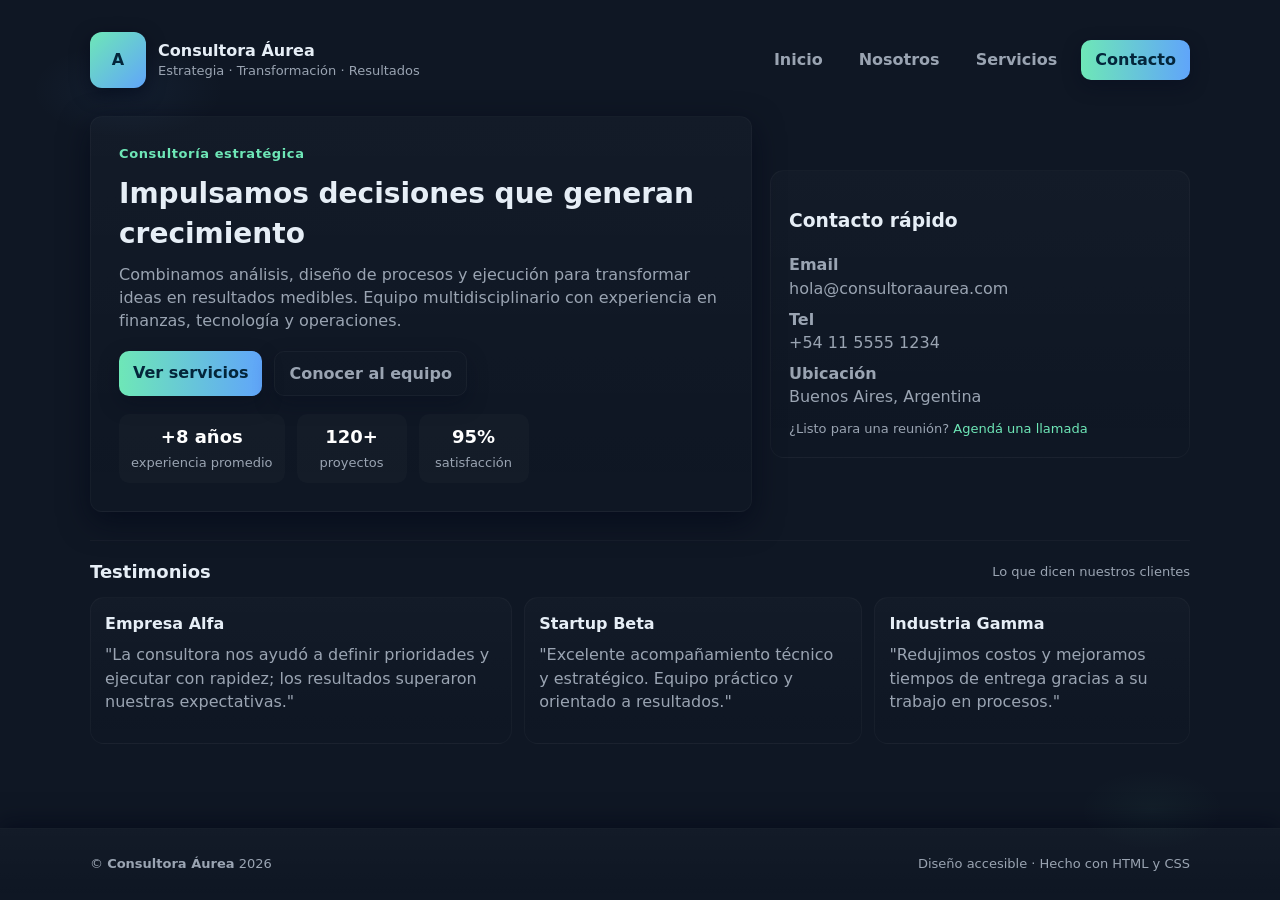
==== index.html @ 13d50875 "lienzo base de referencia" ====
<!doctype html>
<html lang="es">
<head>
  <meta charset="utf-8" />
  <meta name="viewport" content="width=device-width,initial-scale=1" />
  <title>Consultora Áurea — Inicio</title>
  <link rel="stylesheet" href="styles.css">
</head>
<body>
  <div class="container" role="main">
    <header>
      <a class="brand" href="index.html" aria-label="Inicio">
        <div class="logo" aria-hidden="true">A</div>
        <div>
          <div style="font-weight:800">Consultora Áurea</div>
          <div style="font-size:13px;color:var(--muted)">Estrategia · Transformación · Resultados</div>
        </div>
      </a>

      <nav aria-label="Navegación principal">
        <a href="index.html">Inicio</a>
        <a href="nosotros.html">Nosotros</a>
        <a href="servicios.html">Servicios</a>
        <a href="contacto.html" class="cta">Contacto</a>
      </nav>
    </header>

    <section class="hero" aria-labelledby="titulo-inicio">
      <div class="hero-card">
        <div class="kicker">Consultoría estratégica</div>
        <h1 id="titulo-inicio">Impulsamos decisiones que generan crecimiento</h1>
        <p class="lead">Combinamos análisis, diseño de procesos y ejecución para transformar ideas en resultados medibles. Equipo multidisciplinario con experiencia en finanzas, tecnología y operaciones.</p>

        <div class="hero-actions">
          <a class="btn" href="servicios.html">Ver servicios</a>
          <a class="btn secondary" href="nosotros.html">Conocer al equipo</a>
        </div>

        <div class="stats" aria-hidden="true">
          <div class="stat"><strong>+8 años</strong><span style="color:var(--muted);font-size:13px">experiencia promedio</span></div>
          <div class="stat"><strong>120+</strong><span style="color:var(--muted);font-size:13px">proyectos</span></div>
          <div class="stat"><strong>95%</strong><span style="color:var(--muted);font-size:13px">satisfacción</span></div>
        </div>
      </div>

      <aside class="contact-card" aria-labelledby="contacto-rapido">
        <h3 id="contacto-rapido">Contacto rápido</h3>
        <div style="margin:8px 0;color:var(--muted)"><strong>Email</strong><div>hola@consultoraaurea.com</div></div>
        <div style="margin:8px 0;color:var(--muted)"><strong>Tel</strong><div>+54 11 5555 1234</div></div>
        <div style="margin:8px 0;color:var(--muted)"><strong>Ubicación</strong><div>Buenos Aires, Argentina</div></div>
        <div style="margin-top:12px;color:var(--muted);font-size:13px">¿Listo para una reunión? <a href="contacto.html" style="color:var(--accent);text-decoration:none">Agendá una llamada</a></div>
      </aside>
    </section>

    <hr style="border:none;height:1px;background:rgba(255,255,255,0.03);margin:18px 0">

    <section aria-labelledby="titulo-testimonios">
      <div class="section-title">
        <h2 id="titulo-testimonios">Testimonios</h2>
        <div style="color:var(--muted);font-size:13px">Lo que dicen nuestros clientes</div>
      </div>

      <div class="testimonials" role="list">
        <div class="testimonial" role="listitem">
          <strong>Empresa Alfa</strong>
          <p style="margin-top:8px;color:var(--muted)">"La consultora nos ayudó a definir prioridades y ejecutar con rapidez; los resultados superaron nuestras expectativas."</p>
        </div>
        <div class="testimonial" role="listitem">
          <strong>Startup Beta</strong>
          <p style="margin-top:8px;color:var(--muted)">"Excelente acompañamiento técnico y estratégico. Equipo práctico y orientado a resultados."</p>
        </div>
        <div class="testimonial" role="listitem">
          <strong>Industria Gamma</strong>
          <p style="margin-top:8px;color:var(--muted)">"Redujimos costos y mejoramos tiempos de entrega gracias a su trabajo en procesos."</p>
        </div>
      </div>
    </section>

    <footer class="site-footer" role="contentinfo">
  <div class="container">
    <div class="left">© <strong>Consultora Áurea</strong> <span style="color:var(--muted)">2026</span></div>
    <div class="right" style="color:var(--muted)">Diseño accesible · Hecho con HTML y CSS</div>
  </div>
</footer>

  </div>
</body>
</html>
---- styles.css ----
:root{
  --bg:#0f1724;
  --card:#0b1220;
  --muted:#9aa4b2;
  --accent:#6ee7b7;
  --accent-2:#60a5fa;
  --glass: rgba(255,255,255,0.04);
  --radius:12px;
  --maxw:1100px;
  --gap:18px;
  font-family: Inter, system-ui, -apple-system, "Segoe UI", Roboto, "Helvetica Neue", Arial, sans-serif;
  color-scheme: dark;
}
*{box-sizing:border-box}
html,body{height:100%}
body{
  margin:0;
  background:
    radial-gradient(1200px 600px at 10% 10%, rgba(96,165,250,0.06), transparent 8%),
    radial-gradient(900px 500px at 90% 90%, rgba(110,231,183,0.04), transparent 8%),
    var(--bg);
  color:#e6eef6;
  -webkit-font-smoothing:antialiased;
  -moz-osx-font-smoothing:grayscale;
  line-height:1.45;
  padding:32px 20px;
  display:flex;
  justify-content:center;
}
.container{width:100%;max-width:var(--maxw)}

/* NAV */
header{display:flex;align-items:center;justify-content:space-between;gap:12px;margin-bottom:28px}
.brand{display:flex;gap:12px;align-items:center;text-decoration:none;color:inherit}
.logo{width:56px;height:56px;border-radius:12px;background:linear-gradient(135deg,var(--accent),var(--accent-2));display:grid;place-items:center;font-weight:700;color:#04263b;box-shadow:0 6px 18px rgba(2,6,23,0.6)}
nav{display:flex;gap:12px;align-items:center}
nav a{color:var(--muted);text-decoration:none;padding:8px 12px;border-radius:10px;font-weight:600;transition:all .18s ease}
nav a:hover,nav a:focus{color:#fff;background:var(--glass);outline:none}
.cta{background:linear-gradient(90deg,var(--accent),var(--accent-2));color:#04263b;padding:8px 14px;border-radius:10px;font-weight:700;text-decoration:none;box-shadow:0 6px 18px rgba(6,12,30,0.45)}

/* Layout */
.hero{display:grid;grid-template-columns:1fr 420px;gap:var(--gap);align-items:center;margin-bottom:28px}
.hero-card{background:linear-gradient(180deg, rgba(255,255,255,0.02), transparent);padding:28px;border-radius:var(--radius);box-shadow:0 10px 30px rgba(2,6,23,0.6);border:1px solid rgba(255,255,255,0.03)}
.kicker{color:var(--accent);font-weight:700;letter-spacing:0.6px;font-size:13px}
h1{margin:10px 0 8px;font-size:28px}
p.lead{color:var(--muted);margin:0 0 18px}
.hero-actions{display:flex;gap:12px;flex-wrap:wrap}
.btn{padding:10px 14px;border-radius:10px;text-decoration:none;font-weight:700;color:#04263b;background:linear-gradient(90deg,var(--accent),var(--accent-2));box-shadow:0 8px 20px rgba(6,12,30,0.35)}
.btn.secondary{background:transparent;color:var(--muted);border:1px solid rgba(255,255,255,0.04)}
.stats{display:flex;gap:12px;margin-top:18px}
.stat{background:rgba(255,255,255,0.02);padding:10px 12px;border-radius:10px;text-align:center;min-width:110px}
.stat strong{display:block;font-size:18px;color:#fff}

/* Cards & sections */
.contact-card,.member,.service,form,.map,.testimonial{background:linear-gradient(180deg, rgba(255,255,255,0.02), transparent);padding:16px;border-radius:14px;border:1px solid rgba(255,255,255,0.03)}
.contact-card{padding:18px}
.section-title{display:flex;align-items:center;justify-content:space-between;gap:12px;margin-bottom:12px}
.section-title h2{margin:0;font-size:18px}
.grid{display:grid;gap:var(--gap)}
.team-grid{grid-template-columns:repeat(3,1fr)}
.member{display:flex;gap:12px;align-items:center;transition:transform .18s ease,box-shadow .18s ease}
.member:hover{transform:translateY(-6px);box-shadow:0 18px 40px rgba(2,6,23,0.6)}
.avatar{width:72px;height:72px;border-radius:12px;display:grid;place-items:center;font-weight:800;font-size:20px;color:#04263b;background:linear-gradient(135deg,var(--accent-2),var(--accent));flex-shrink:0}
.member h3{margin:0;font-size:16px}
.member p{margin:4px 0 0;color:var(--muted);font-size:14px}
.services-grid{grid-template-columns:repeat(3,1fr)}
.service{padding:18px;transition:transform .18s ease,box-shadow .18s ease}
.service:hover{transform:translateY(-8px);box-shadow:0 18px 40px rgba(2,6,23,0.6)}
.testimonials{display:flex;gap:12px;overflow:auto;padding-bottom:6px}
.testimonial{min-width:260px;padding:14px}
.contact-grid{grid-template-columns:1fr 360px}
label{display:block;font-size:13px;margin-bottom:6px;color:var(--muted)}
input,textarea,select{width:100%;padding:10px 12px;border-radius:10px;border:1px solid rgba(255,255,255,0.04);background:transparent;color:inherit;resize:vertical;margin-bottom:12px}
input:focus,textarea:focus,select:focus{outline:2px solid rgba(96,165,250,0.12);border-color:rgba(96,165,250,0.18)}
footer{margin-top:18px;display:flex;justify-content:space-between;align-items:center;gap:12px;color:var(--muted);font-size:13px}

/* Responsive */
@media (max-width:980px){
  .hero{grid-template-columns:1fr}
  .team-grid{grid-template-columns:repeat(2,1fr)}
  .services-grid{grid-template-columns:repeat(2,1fr)}
  .contact-grid{grid-template-columns:1fr}
}
@media (max-width:560px){
  header{flex-direction:column;align-items:flex-start;gap:14px}
  .team-grid{grid-template-columns:1fr}
  .services-grid{grid-template-columns:1fr}
  nav{flex-wrap:wrap}
  .hero-card{padding:18px}
  .avatar{width:56px;height:56px;font-size:16px}
}
/* Footer fijo */
:root {
  --footer-height: 72px; /* ajustar si querés otro alto */
}

/* Asegurar espacio para el footer */
body {
  padding-bottom: var(--footer-height);
}

/* Footer que ocupa todo el ancho pero con contenido centrado */
.site-footer {
  position: fixed;
  left: 0;
  right: 0;
  bottom: 0;
  height: var(--footer-height);
  background: linear-gradient(180deg, rgba(255,255,255,0.02), transparent);
  border-top: 1px solid rgba(255,255,255,0.03);
  box-shadow: 0 -6px 20px rgba(2,6,23,0.5);
  z-index: 60;
  display: flex;
  align-items: center;
  justify-content: center;
  padding: 10px 16px;
}

/* Reusar .container para centrar el contenido dentro del footer */
.site-footer .container {
  max-width: var(--maxw);
  width: 100%;
  display: flex;
  align-items: center;
  justify-content: space-between;
  gap: 12px;
  padding: 0; /* evitar padding extra */
}

/* Estilos internos del footer (puedes mantener tu markup actual) */
.site-footer .left,
.site-footer .right {
  color: var(--muted);
  font-size: 13px;
}

/* Ajustes móviles */
@media (max-width:560px){
  :root { --footer-height: 88px; } /* más alto en móvil si el contenido ocupa 2 líneas */
  .site-footer .container { flex-direction: column; align-items: flex-start; gap:6px; }
  body { padding-bottom: var(--footer-height); }
}
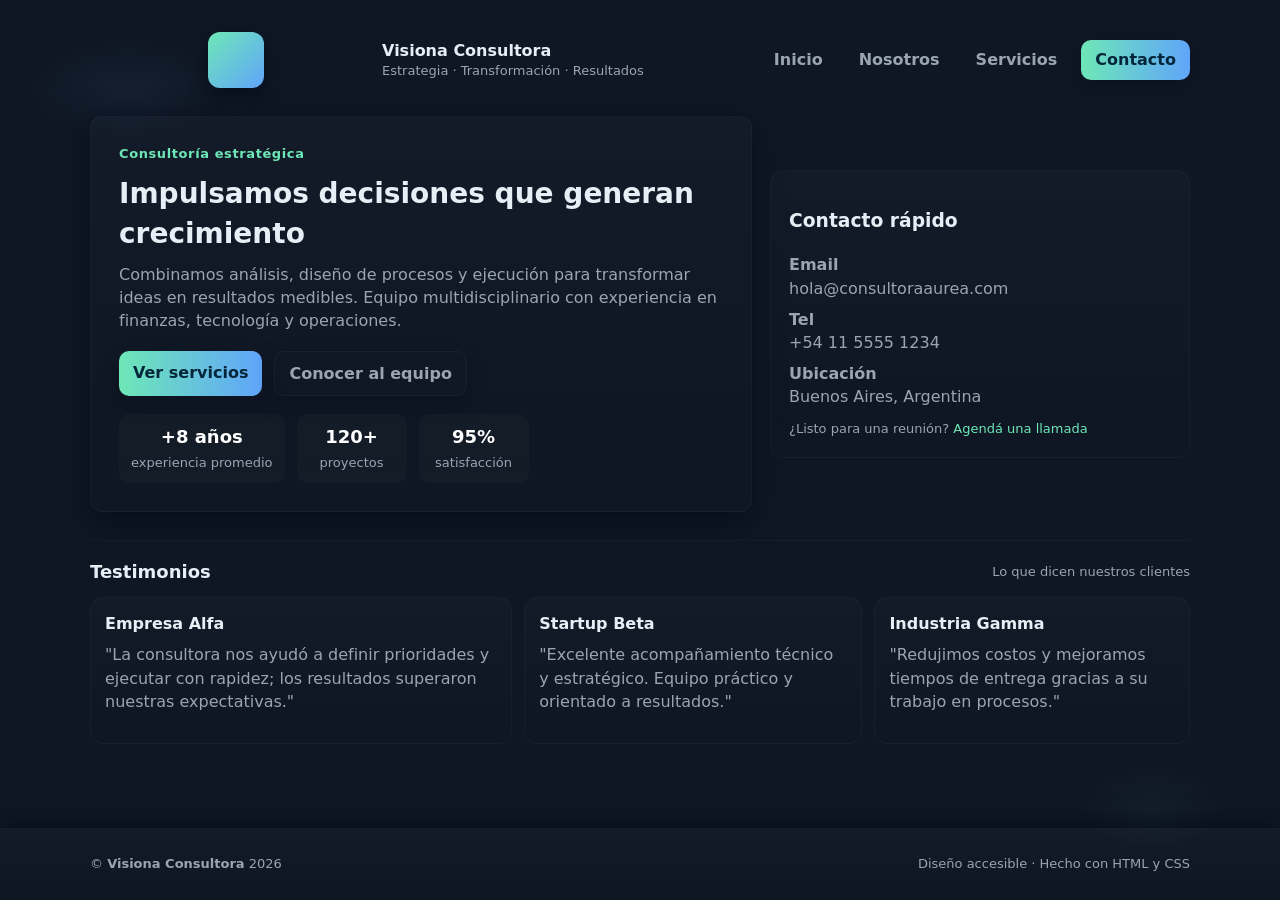
==== commit 3c9ef47c: "modificaciones1" ====
--- a/index.html
+++ b/index.html
@@ -3,16 +3,16 @@
 <head>
   <meta charset="utf-8" />
   <meta name="viewport" content="width=device-width,initial-scale=1" />
-  <title>Consultora Áurea — Inicio</title>
+  <title>Visiona Consultora — Inicio</title>
   <link rel="stylesheet" href="styles.css">
 </head>
 <body>
   <div class="container" role="main">
     <header>
       <a class="brand" href="index.html" aria-label="Inicio">
-        <div class="logo" aria-hidden="true">A</div>
+        <div class="logo" aria-hidden="true"></A></div>
         <div>
-          <div style="font-weight:800">Consultora Áurea</div>
+          <div style="font-weight:800">Visiona Consultora</div>
           <div style="font-size:13px;color:var(--muted)">Estrategia · Transformación · Resultados</div>
         </div>
       </a>
@@ -78,7 +78,7 @@
 
     <footer class="site-footer" role="contentinfo">
   <div class="container">
-    <div class="left">© <strong>Consultora Áurea</strong> <span style="color:var(--muted)">2026</span></div>
+    <div class="left">© <strong>Visiona Consultora</strong> <span style="color:var(--muted)">2026</span></div>
     <div class="right" style="color:var(--muted)">Diseño accesible · Hecho con HTML y CSS</div>
   </div>
 </footer>
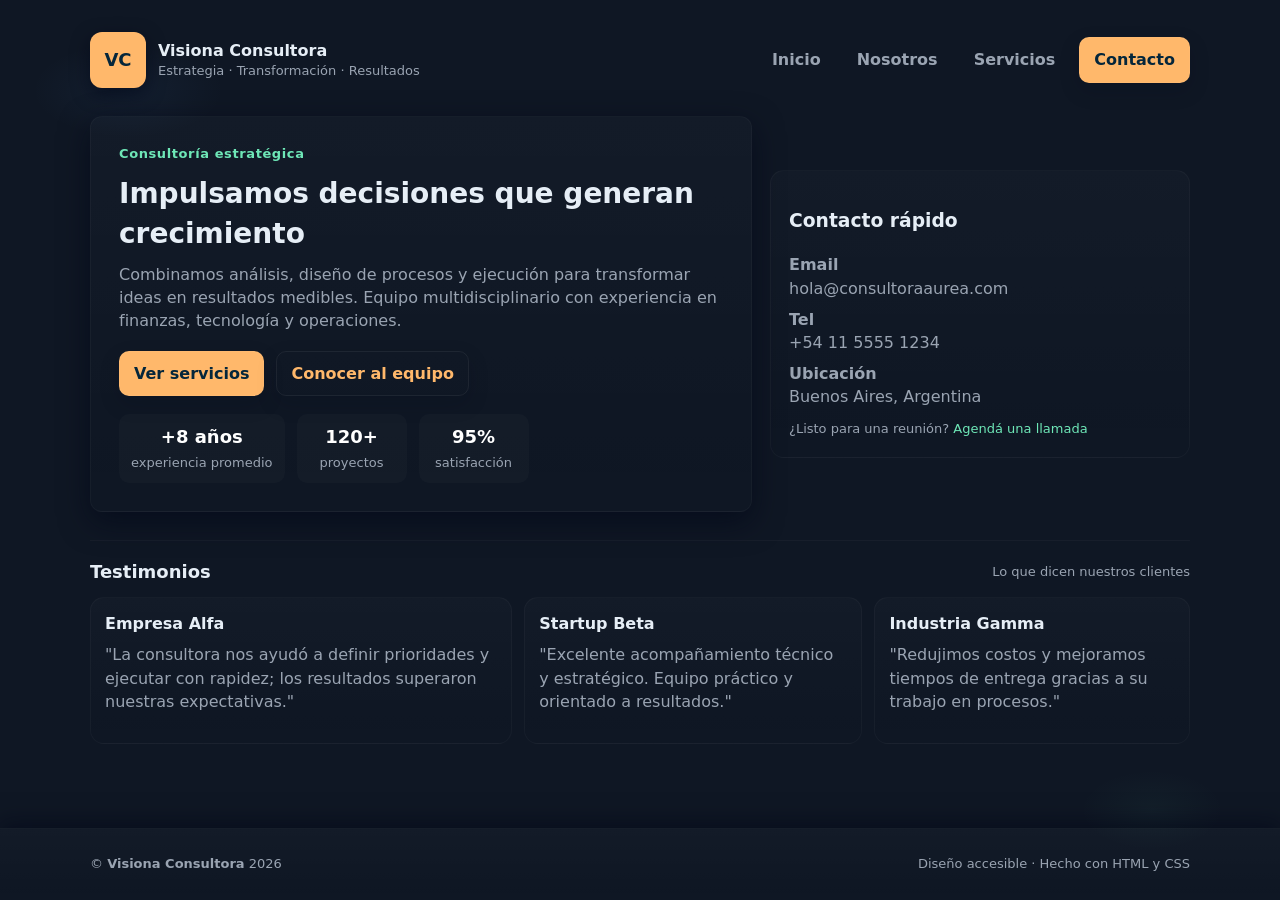
==== commit e78001dd: "modificaciones css e index" ====
--- a/index.html
+++ b/index.html
@@ -10,7 +10,7 @@
   <div class="container" role="main">
     <header>
       <a class="brand" href="index.html" aria-label="Inicio">
-        <div class="logo" aria-hidden="true"></A></div>
+        <div class="logo" aria-hidden="true">VC</div>
         <div>
           <div style="font-weight:800">Visiona Consultora</div>
           <div style="font-size:13px;color:var(--muted)">Estrategia · Transformación · Resultados</div>
--- a/styles.css
+++ b/styles.css
@@ -8,6 +8,12 @@
   --radius:12px;
   --maxw:1100px;
   --gap:18px;
+  --footer-height: 72px;
+
+  /* Botones naranja pastel liso */
+  --btn-color: #ffb86b; /* naranja pastel liso */
+  --btn-text:  #04263b; /* texto oscuro para contraste */
+
   font-family: Inter, system-ui, -apple-system, "Segoe UI", Roboto, "Helvetica Neue", Arial, sans-serif;
   color-scheme: dark;
 }
@@ -26,6 +32,7 @@
   padding:32px 20px;
   display:flex;
   justify-content:center;
+  padding-bottom: var(--footer-height);
 }
 .container{width:100%;max-width:var(--maxw)}
 
@@ -35,8 +42,76 @@
 .logo{width:56px;height:56px;border-radius:12px;background:linear-gradient(135deg,var(--accent),var(--accent-2));display:grid;place-items:center;font-weight:700;color:#04263b;box-shadow:0 6px 18px rgba(2,6,23,0.6)}
 nav{display:flex;gap:12px;align-items:center}
 nav a{color:var(--muted);text-decoration:none;padding:8px 12px;border-radius:10px;font-weight:600;transition:all .18s ease}
-nav a:hover,nav a:focus{color:#fff;background:var(--glass);outline:none}
-.cta{background:linear-gradient(90deg,var(--accent),var(--accent-2));color:#04263b;padding:8px 14px;border-radius:10px;font-weight:700;text-decoration:none;box-shadow:0 6px 18px rgba(6,12,30,0.45)}
+nav a:hover,nav a:focus{outline:none; /* sin cambios de color en hover */ }
+
+/* CTA y botones (global) - color liso, sin degradados */
+.btn,
+.cta,
+button,
+input[type="button"],
+input[type="submit"],
+input[type="reset"],
+.button {
+  background: var(--btn-color);
+  color: var(--btn-text);
+  padding:10px 14px;
+  border-radius:10px;
+  text-decoration:none;
+  font-weight:700;
+  box-shadow:0 8px 20px rgba(6,12,30,0.18);
+  border: 1px solid rgba(255,255,255,0.03);
+  cursor: pointer;
+  display: inline-flex;
+  align-items: center;
+  justify-content: center;
+  transition: transform .18s ease, box-shadow .18s ease;
+}
+
+/* Mantener la clase .btn original para compatibilidad */
+.btn{padding:10px 14px;border-radius:10px;text-decoration:none;font-weight:700}
+
+/* Botones secundarios (sin cambio de color en hover) */
+.btn.secondary {
+  background: transparent;
+  color: var(--btn-color);
+  border: 1px solid rgba(255,255,255,0.06);
+}
+.btn.secondary:hover,
+.btn.secondary:focus {
+  transform: translateY(-3px);
+  box-shadow: 0 14px 36px rgba(6,12,30,0.28);
+  outline: none;
+}
+
+/* No cambiar color en hover para enlaces de navegación */
+nav a:hover,
+nav a:focus {
+  transform: none;
+  box-shadow: none;
+  color: var(--muted);
+  background: transparent;
+}
+
+/* Hover / focus para botones principales: mantener animación popup (elevación) pero sin cambio de color */
+.btn:hover,
+.btn:focus,
+.cta:hover,
+.cta:focus,
+button:hover,
+button:focus,
+input[type="button"]:hover,
+input[type="submit"]:hover {
+  transform: translateY(-3px); /* animación tipo popup */
+  box-shadow: 0 14px 36px rgba(6,12,30,0.28);
+  outline: none;
+}
+
+/* Logo/Avatar que se comportan como botón: color liso */
+.avatar {
+  width:72px;height:72px;border-radius:12px;display:grid;place-items:center;font-weight:800;font-size:20px;color:var(--btn-text);
+  background: var(--btn-color);
+  flex-shrink:0;
+}
 
 /* Layout */
 .hero{display:grid;grid-template-columns:1fr 420px;gap:var(--gap);align-items:center;margin-bottom:28px}
@@ -45,8 +120,6 @@
 h1{margin:10px 0 8px;font-size:28px}
 p.lead{color:var(--muted);margin:0 0 18px}
 .hero-actions{display:flex;gap:12px;flex-wrap:wrap}
-.btn{padding:10px 14px;border-radius:10px;text-decoration:none;font-weight:700;color:#04263b;background:linear-gradient(90deg,var(--accent),var(--accent-2));box-shadow:0 8px 20px rgba(6,12,30,0.35)}
-.btn.secondary{background:transparent;color:var(--muted);border:1px solid rgba(255,255,255,0.04)}
 .stats{display:flex;gap:12px;margin-top:18px}
 .stat{background:rgba(255,255,255,0.02);padding:10px 12px;border-radius:10px;text-align:center;min-width:110px}
 .stat strong{display:block;font-size:18px;color:#fff}
@@ -60,7 +133,6 @@
 .team-grid{grid-template-columns:repeat(3,1fr)}
 .member{display:flex;gap:12px;align-items:center;transition:transform .18s ease,box-shadow .18s ease}
 .member:hover{transform:translateY(-6px);box-shadow:0 18px 40px rgba(2,6,23,0.6)}
-.avatar{width:72px;height:72px;border-radius:12px;display:grid;place-items:center;font-weight:800;font-size:20px;color:#04263b;background:linear-gradient(135deg,var(--accent-2),var(--accent));flex-shrink:0}
 .member h3{margin:0;font-size:16px}
 .member p{margin:4px 0 0;color:var(--muted);font-size:14px}
 .services-grid{grid-template-columns:repeat(3,1fr)}
@@ -89,17 +161,8 @@
   .hero-card{padding:18px}
   .avatar{width:56px;height:56px;font-size:16px}
 }
+
 /* Footer fijo */
-:root {
-  --footer-height: 72px; /* ajustar si querés otro alto */
-}
-
-/* Asegurar espacio para el footer */
-body {
-  padding-bottom: var(--footer-height);
-}
-
-/* Footer que ocupa todo el ancho pero con contenido centrado */
 .site-footer {
   position: fixed;
   left: 0;
@@ -124,10 +187,10 @@
   align-items: center;
   justify-content: space-between;
   gap: 12px;
-  padding: 0; /* evitar padding extra */
-}
-
-/* Estilos internos del footer (puedes mantener tu markup actual) */
+  padding: 0;
+}
+
+/* Estilos internos del footer */
 .site-footer .left,
 .site-footer .right {
   color: var(--muted);
@@ -136,7 +199,67 @@
 
 /* Ajustes móviles */
 @media (max-width:560px){
-  :root { --footer-height: 88px; } /* más alto en móvil si el contenido ocupa 2 líneas */
+  :root { --footer-height: 88px; }
   .site-footer .container { flex-direction: column; align-items: flex-start; gap:6px; }
   body { padding-bottom: var(--footer-height); }
 }
+
+
+.text-muted { color: var(--muted); }
+.rounded { border-radius: var(--radius); }
+.shadow-soft { box-shadow: 0 8px 24px rgba(2,6,23,0.45); }
+
+
+button[disabled],
+input[disabled] {
+  opacity: 0.6;
+  cursor: not-allowed;
+  transform: none;
+  box-shadow: none;
+}
+
+/* Logo único dentro del enlace .brand: fondo liso naranja pastel, sin degradados ni cambios en hover */
+.brand .logo {
+  width: 56px;
+  height: 56px;
+  border-radius: 12px;
+  display: grid;
+  place-items: center;
+  background: var(--btn-color, #ffb86b); /* naranja pastel liso (fallback incluido) */
+  color: var(--btn-text, #04263b);       /* texto oscuro para contraste */
+  font-weight: 800;
+  font-size: 18px;
+  line-height: 1;
+  box-shadow: 0 6px 18px rgba(2,6,23,0.6);
+  user-select: none;
+  -webkit-font-smoothing: antialiased;
+  -moz-osx-font-smoothing: grayscale;
+  transition: none; /* sin transiciones de color */
+}
+
+/* Si la .logo contiene una imagen <img>, mantener la imagen y quitar el fondo de la caja */
+.brand .logo img {
+  width: 100%;
+  height: 100%;
+  object-fit: cover;
+  border-radius: 12px;
+  display: block;
+  background: transparent;
+}
+
+/* Evitar cualquier cambio visual en hover/active */
+.brand .logo:hover,
+.brand .logo:active {
+  background: var(--btn-color, #ffb86b);
+  color: var(--btn-text, #04263b);
+  transform: none;
+  box-shadow: 0 6px 18px rgba(2,6,23,0.6);
+}
+
+/* Foco accesible sin alterar el color de fondo */
+.brand .logo:focus-visible {
+  outline: 3px solid rgba(4,38,59,0.12);
+  outline-offset: 3px;
+  background: var(--btn-color, #ffb86b);
+}
+
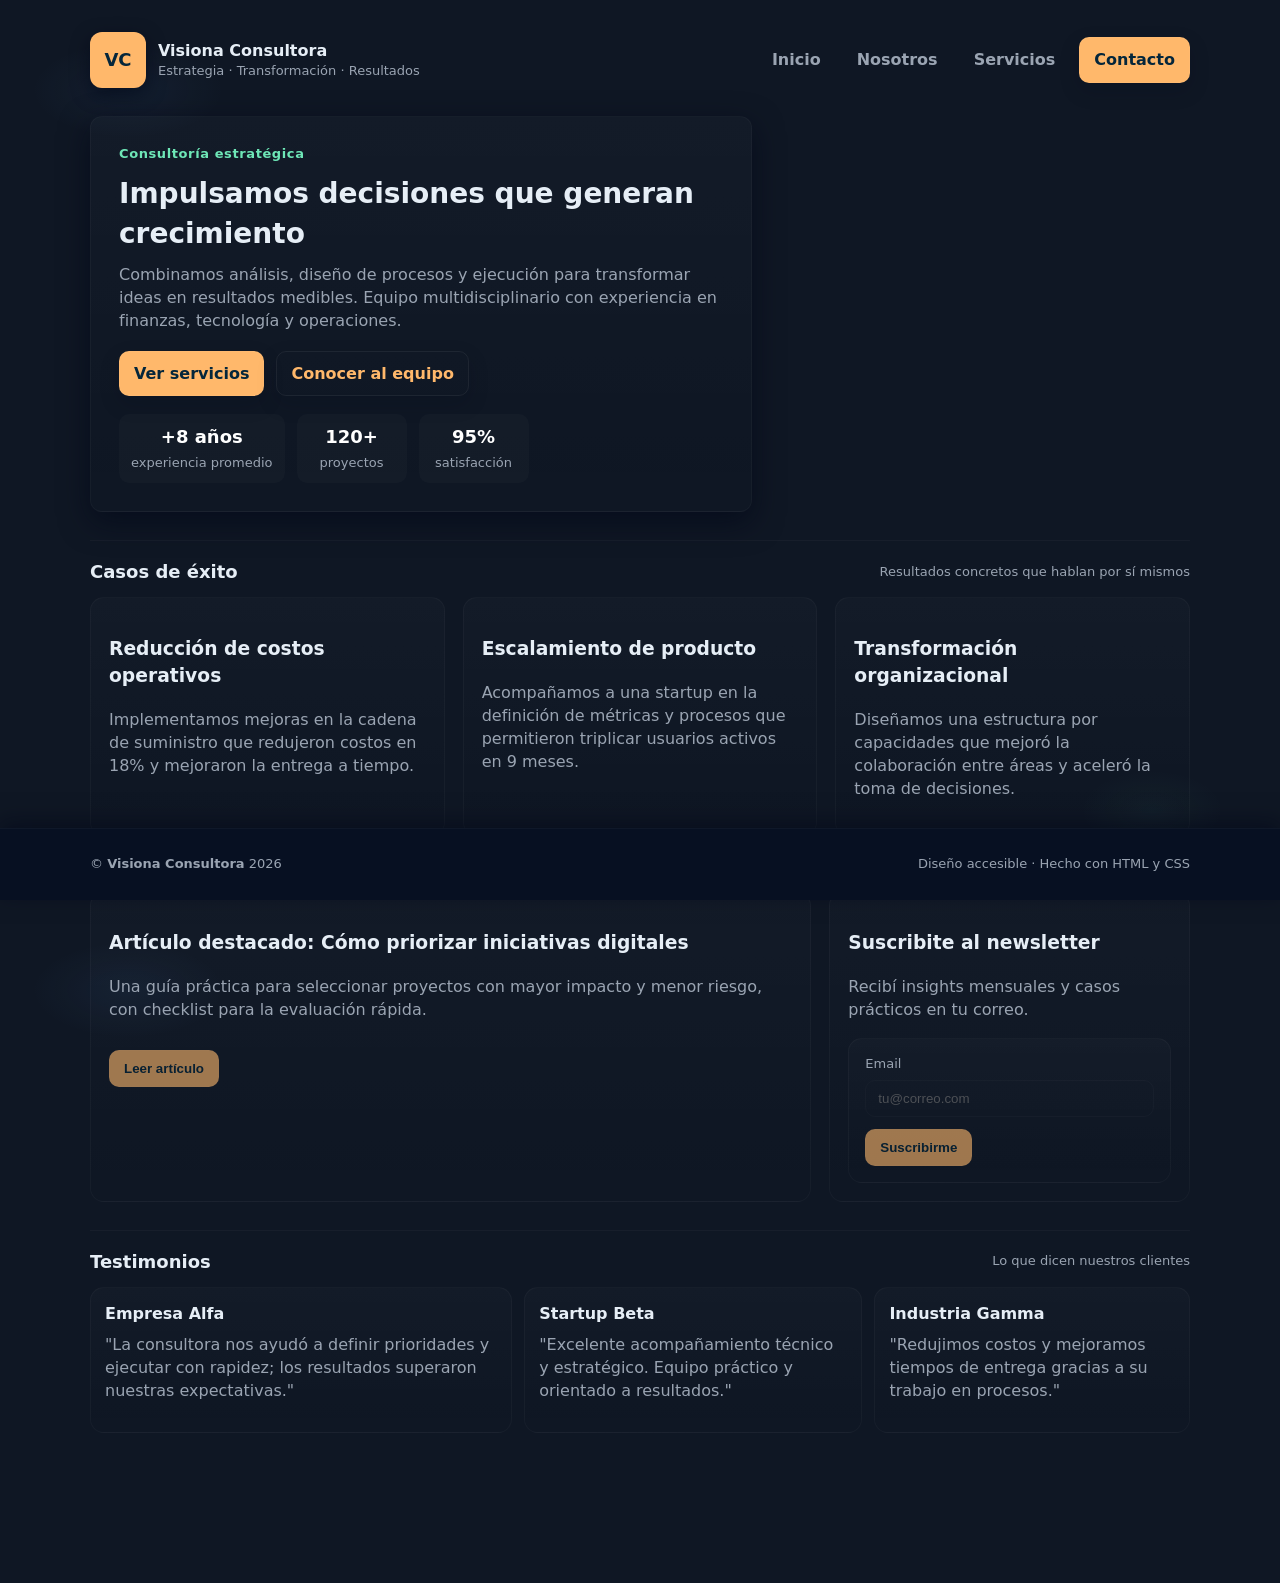
==== commit 396e9213: "cambios" ====
--- a/index.html
+++ b/index.html
@@ -42,14 +42,57 @@
           <div class="stat"><strong>95%</strong><span style="color:var(--muted);font-size:13px">satisfacción</span></div>
         </div>
       </div>
+    </section>
 
-      <aside class="contact-card" aria-labelledby="contacto-rapido">
-        <h3 id="contacto-rapido">Contacto rápido</h3>
-        <div style="margin:8px 0;color:var(--muted)"><strong>Email</strong><div>hola@consultoraaurea.com</div></div>
-        <div style="margin:8px 0;color:var(--muted)"><strong>Tel</strong><div>+54 11 5555 1234</div></div>
-        <div style="margin:8px 0;color:var(--muted)"><strong>Ubicación</strong><div>Buenos Aires, Argentina</div></div>
-        <div style="margin-top:12px;color:var(--muted);font-size:13px">¿Listo para una reunión? <a href="contacto.html" style="color:var(--accent);text-decoration:none">Agendá una llamada</a></div>
-      </aside>
+    <hr style="border:none;height:1px;background:rgba(255,255,255,0.03);margin:18px 0">
+
+    <section aria-labelledby="titulo-casos" style="margin-bottom:18px">
+      <div class="section-title">
+        <h2 id="titulo-casos">Casos de éxito</h2>
+        <div style="color:var(--muted);font-size:13px">Resultados concretos que hablan por sí mismos</div>
+      </div>
+
+      <div class="grid" style="grid-template-columns:repeat(3,1fr);gap:18px">
+        <article class="contact-card" aria-labelledby="caso-1">
+          <h3 id="caso-1">Reducción de costos operativos</h3>
+          <p style="color:var(--muted);margin-top:8px">Implementamos mejoras en la cadena de suministro que redujeron costos en 18% y mejoraron la entrega a tiempo.</p>
+        </article>
+
+        <article class="contact-card" aria-labelledby="caso-2">
+          <h3 id="caso-2">Escalamiento de producto</h3>
+          <p style="color:var(--muted);margin-top:8px">Acompañamos a una startup en la definición de métricas y procesos que permitieron triplicar usuarios activos en 9 meses.</p>
+        </article>
+
+        <article class="contact-card" aria-labelledby="caso-3">
+          <h3 id="caso-3">Transformación organizacional</h3>
+          <p style="color:var(--muted);margin-top:8px">Diseñamos una estructura por capacidades que mejoró la colaboración entre áreas y aceleró la toma de decisiones.</p>
+        </article>
+      </div>
+    </section>
+
+    <section aria-labelledby="titulo-recursos" style="margin-bottom:28px">
+      <div class="section-title">
+        <h2 id="titulo-recursos">Recursos y novedades</h2>
+        <div style="color:var(--muted);font-size:13px">Artículos breves, guías y eventos</div>
+      </div>
+
+      <div class="grid" style="grid-template-columns:2fr 1fr;gap:18px">
+        <div class="contact-card">
+          <h3>Artículo destacado: Cómo priorizar iniciativas digitales</h3>
+          <p style="color:var(--muted);margin-top:8px">Una guía práctica para seleccionar proyectos con mayor impacto y menor riesgo, con checklist para la evaluación rápida.</p>
+          <button class="btn" type="button" disabled style="margin-top:12px;display:inline-block">Leer artículo</button>
+        </div>
+
+        <aside class="contact-card" aria-labelledby="newsletter">
+          <h3 id="newsletter">Suscribite al newsletter</h3>
+          <p style="color:var(--muted);margin-top:8px">Recibí insights mensuales y casos prácticos en tu correo.</p>
+          <form style="margin-top:12px" aria-label="Formulario de suscripción" onsubmit="return false;">
+            <label for="email-news" class="text-muted">Email</label>
+            <input id="email-news" type="email" name="email" placeholder="tu@correo.com" disabled>
+            <button class="btn" type="button" disabled>Suscribirme</button>
+          </form>
+        </aside>
+      </div>
     </section>
 
     <hr style="border:none;height:1px;background:rgba(255,255,255,0.03);margin:18px 0">
@@ -76,13 +119,15 @@
       </div>
     </section>
 
+    <!-- Sección vacía adicional: doble altura del pie de página -->
+    <div class="spacer" aria-hidden="true" style="height: calc(var(--footer-height) * 2);"></div>
+
     <footer class="site-footer" role="contentinfo">
-  <div class="container">
-    <div class="left">© <strong>Visiona Consultora</strong> <span style="color:var(--muted)">2026</span></div>
-    <div class="right" style="color:var(--muted)">Diseño accesible · Hecho con HTML y CSS</div>
-  </div>
-</footer>
-
+      <div class="container">
+        <div class="left">© <strong>Visiona Consultora</strong> <span style="color:var(--muted)">2026</span></div>
+        <div class="right" style="color:var(--muted)">Diseño accesible · Hecho con HTML y CSS</div>
+      </div>
+    </footer>
   </div>
 </body>
 </html>
--- a/styles.css
+++ b/styles.css
@@ -13,6 +13,9 @@
   /* Botones naranja pastel liso */
   --btn-color: #ffb86b; /* naranja pastel liso */
   --btn-text:  #04263b; /* texto oscuro para contraste */
+
+  /* Fondo sólido del footer (sin transparencia) */
+  --footer-bg: #071022;
 
   font-family: Inter, system-ui, -apple-system, "Segoe UI", Roboto, "Helvetica Neue", Arial, sans-serif;
   color-scheme: dark;
@@ -169,7 +172,7 @@
   right: 0;
   bottom: 0;
   height: var(--footer-height);
-  background: linear-gradient(180deg, rgba(255,255,255,0.02), transparent);
+  background: var(--footer-bg); /* fondo sólido sin transparencia */
   border-top: 1px solid rgba(255,255,255,0.03);
   box-shadow: 0 -6px 20px rgba(2,6,23,0.5);
   z-index: 60;
@@ -261,5 +264,4 @@
   outline: 3px solid rgba(4,38,59,0.12);
   outline-offset: 3px;
   background: var(--btn-color, #ffb86b);
-}
-
+}
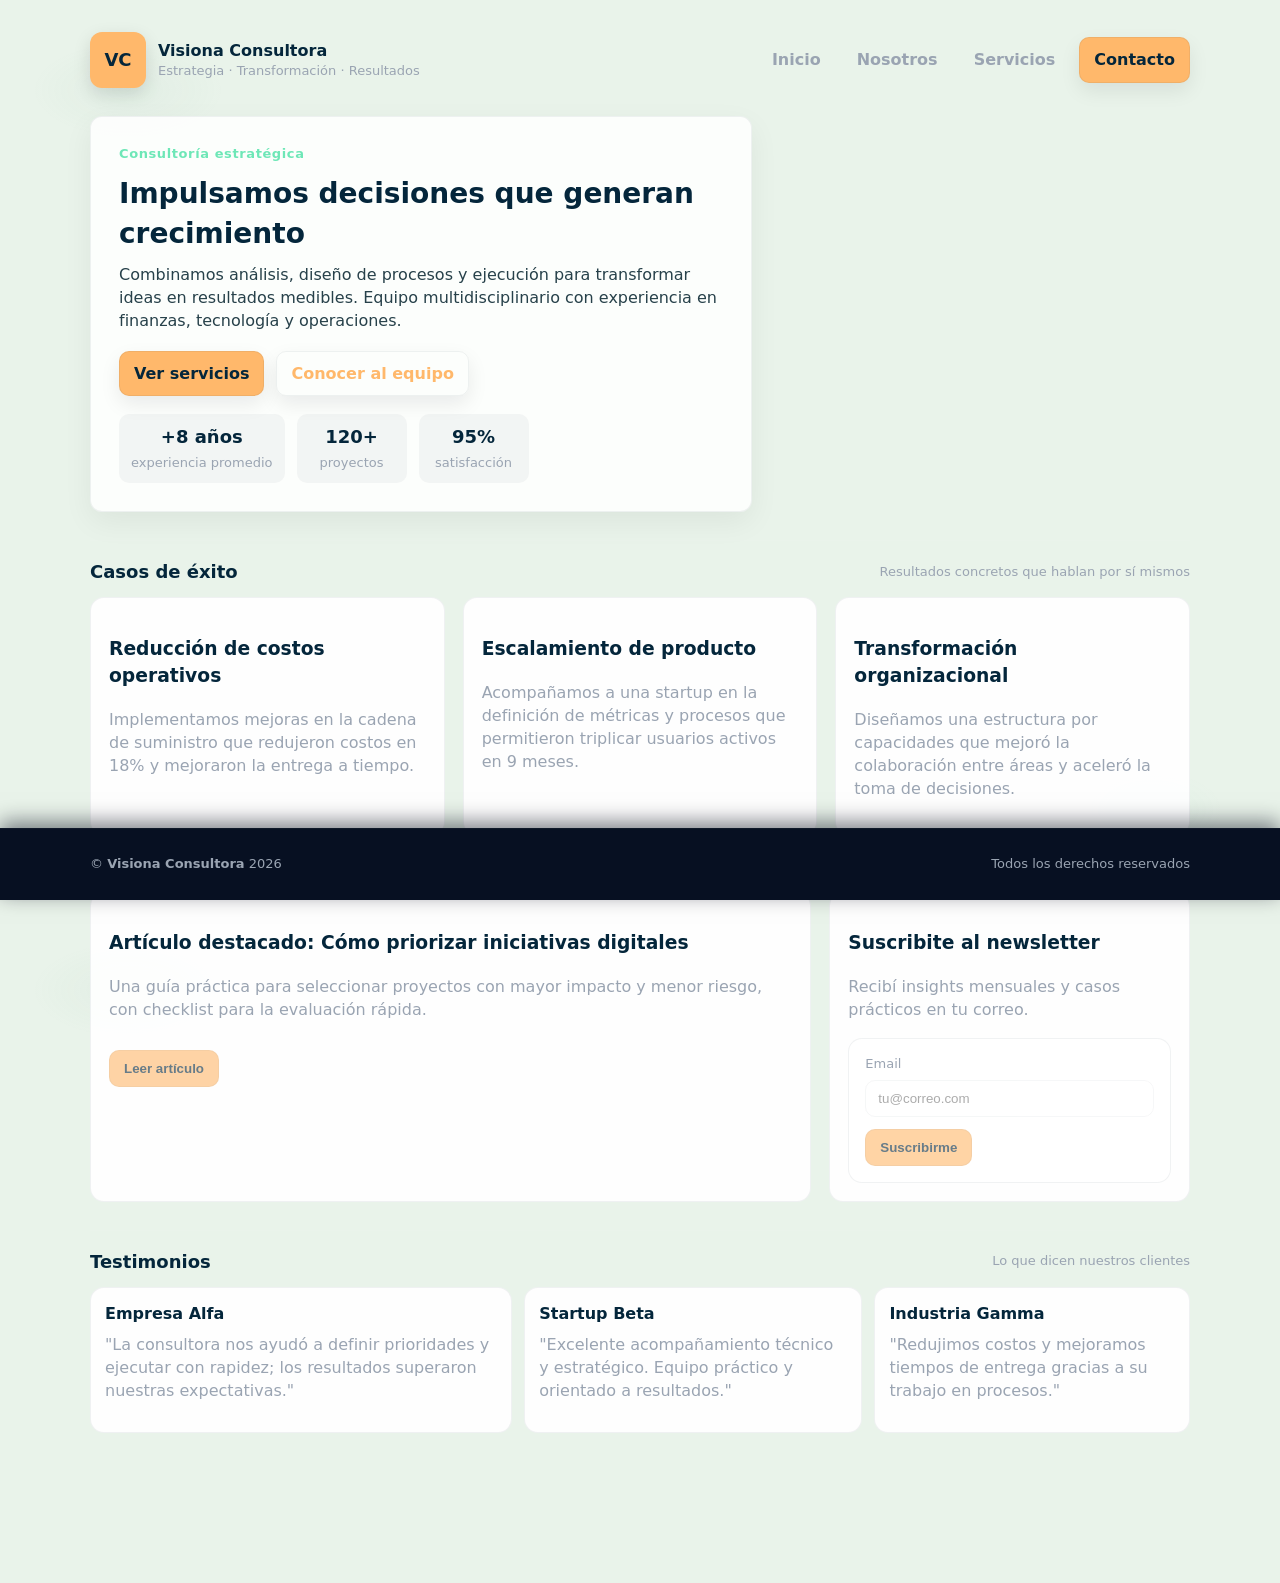
==== commit 9677727e: "cambio color" ====
--- a/index.html
+++ b/index.html
@@ -125,7 +125,7 @@
     <footer class="site-footer" role="contentinfo">
       <div class="container">
         <div class="left">© <strong>Visiona Consultora</strong> <span style="color:var(--muted)">2026</span></div>
-        <div class="right" style="color:var(--muted)">Diseño accesible · Hecho con HTML y CSS</div>
+        <div class="right" style="color:var(--muted)">Todos los derechos reservados</div>
       </div>
     </footer>
   </div>
--- a/styles.css
+++ b/styles.css
@@ -1,5 +1,5 @@
 :root{
-  --bg:#0f1724;
+  --bg:#e9f3ea; /* nuevo fondo pastel suave (verde salvia claro) */
   --card:#0b1220;
   --muted:#9aa4b2;
   --accent:#6ee7b7;
@@ -18,17 +18,17 @@
   --footer-bg: #071022;
 
   font-family: Inter, system-ui, -apple-system, "Segoe UI", Roboto, "Helvetica Neue", Arial, sans-serif;
-  color-scheme: dark;
+  color-scheme: light;
 }
 *{box-sizing:border-box}
 html,body{height:100%}
 body{
   margin:0;
   background:
-    radial-gradient(1200px 600px at 10% 10%, rgba(96,165,250,0.06), transparent 8%),
+    radial-gradient(1200px 600px at 10% 10%, rgba(96,165,130,0.06), transparent 8%),
     radial-gradient(900px 500px at 90% 90%, rgba(110,231,183,0.04), transparent 8%),
     var(--bg);
-  color:#e6eef6;
+  color:#04263b;
   -webkit-font-smoothing:antialiased;
   -moz-osx-font-smoothing:grayscale;
   line-height:1.45;
@@ -42,7 +42,7 @@
 /* NAV */
 header{display:flex;align-items:center;justify-content:space-between;gap:12px;margin-bottom:28px}
 .brand{display:flex;gap:12px;align-items:center;text-decoration:none;color:inherit}
-.logo{width:56px;height:56px;border-radius:12px;background:linear-gradient(135deg,var(--accent),var(--accent-2));display:grid;place-items:center;font-weight:700;color:#04263b;box-shadow:0 6px 18px rgba(2,6,23,0.6)}
+.logo{width:56px;height:56px;border-radius:12px;background:linear-gradient(135deg,var(--accent),var(--accent-2));display:grid;place-items:center;font-weight:700;color:#04263b;box-shadow:0 6px 18px rgba(2,6,23,0.12)}
 nav{display:flex;gap:12px;align-items:center}
 nav a{color:var(--muted);text-decoration:none;padding:8px 12px;border-radius:10px;font-weight:600;transition:all .18s ease}
 nav a:hover,nav a:focus{outline:none; /* sin cambios de color en hover */ }
@@ -61,8 +61,8 @@
   border-radius:10px;
   text-decoration:none;
   font-weight:700;
-  box-shadow:0 8px 20px rgba(6,12,30,0.18);
-  border: 1px solid rgba(255,255,255,0.03);
+  box-shadow:0 8px 20px rgba(6,12,30,0.08);
+  border: 1px solid rgba(4,38,59,0.06);
   cursor: pointer;
   display: inline-flex;
   align-items: center;
@@ -77,12 +77,12 @@
 .btn.secondary {
   background: transparent;
   color: var(--btn-color);
-  border: 1px solid rgba(255,255,255,0.06);
+  border: 1px solid rgba(4,38,59,0.06);
 }
 .btn.secondary:hover,
 .btn.secondary:focus {
   transform: translateY(-3px);
-  box-shadow: 0 14px 36px rgba(6,12,30,0.28);
+  box-shadow: 0 14px 36px rgba(6,12,30,0.12);
   outline: none;
 }
 
@@ -105,7 +105,7 @@
 input[type="button"]:hover,
 input[type="submit"]:hover {
   transform: translateY(-3px); /* animación tipo popup */
-  box-shadow: 0 14px 36px rgba(6,12,30,0.28);
+  box-shadow: 0 14px 36px rgba(6,12,30,0.12);
   outline: none;
 }
 
@@ -118,35 +118,35 @@
 
 /* Layout */
 .hero{display:grid;grid-template-columns:1fr 420px;gap:var(--gap);align-items:center;margin-bottom:28px}
-.hero-card{background:linear-gradient(180deg, rgba(255,255,255,0.02), transparent);padding:28px;border-radius:var(--radius);box-shadow:0 10px 30px rgba(2,6,23,0.6);border:1px solid rgba(255,255,255,0.03)}
+.hero-card{background:rgba(255,255,255,0.85);padding:28px;border-radius:var(--radius);box-shadow:0 10px 30px rgba(2,6,23,0.06);border:1px solid rgba(4,38,59,0.06)}
 .kicker{color:var(--accent);font-weight:700;letter-spacing:0.6px;font-size:13px}
-h1{margin:10px 0 8px;font-size:28px}
-p.lead{color:var(--muted);margin:0 0 18px}
+h1{margin:10px 0 8px;font-size:28px;color:#04263b}
+p.lead{color:#27414a;margin:0 0 18px}
 .hero-actions{display:flex;gap:12px;flex-wrap:wrap}
 .stats{display:flex;gap:12px;margin-top:18px}
-.stat{background:rgba(255,255,255,0.02);padding:10px 12px;border-radius:10px;text-align:center;min-width:110px}
-.stat strong{display:block;font-size:18px;color:#fff}
+.stat{background:rgba(4,38,59,0.04);padding:10px 12px;border-radius:10px;text-align:center;min-width:110px}
+.stat strong{display:block;font-size:18px;color:#04263b}
 
 /* Cards & sections */
-.contact-card,.member,.service,form,.map,.testimonial{background:linear-gradient(180deg, rgba(255,255,255,0.02), transparent);padding:16px;border-radius:14px;border:1px solid rgba(255,255,255,0.03)}
+.contact-card,.member,.service,form,.map,.testimonial{background:rgba(255,255,255,0.92);padding:16px;border-radius:14px;border:1px solid rgba(4,38,59,0.06)}
 .contact-card{padding:18px}
 .section-title{display:flex;align-items:center;justify-content:space-between;gap:12px;margin-bottom:12px}
-.section-title h2{margin:0;font-size:18px}
+.section-title h2{margin:0;font-size:18px;color:#04263b}
 .grid{display:grid;gap:var(--gap)}
 .team-grid{grid-template-columns:repeat(3,1fr)}
 .member{display:flex;gap:12px;align-items:center;transition:transform .18s ease,box-shadow .18s ease}
-.member:hover{transform:translateY(-6px);box-shadow:0 18px 40px rgba(2,6,23,0.6)}
-.member h3{margin:0;font-size:16px}
-.member p{margin:4px 0 0;color:var(--muted);font-size:14px}
+.member:hover{transform:translateY(-6px);box-shadow:0 18px 40px rgba(2,6,23,0.06)}
+.member h3{margin:0;font-size:16px;color:#04263b}
+.member p{margin:4px 0 0;color:#27414a;font-size:14px}
 .services-grid{grid-template-columns:repeat(3,1fr)}
 .service{padding:18px;transition:transform .18s ease,box-shadow .18s ease}
-.service:hover{transform:translateY(-8px);box-shadow:0 18px 40px rgba(2,6,23,0.6)}
+.service:hover{transform:translateY(-8px);box-shadow:0 18px 40px rgba(2,6,23,0.06)}
 .testimonials{display:flex;gap:12px;overflow:auto;padding-bottom:6px}
 .testimonial{min-width:260px;padding:14px}
 .contact-grid{grid-template-columns:1fr 360px}
-label{display:block;font-size:13px;margin-bottom:6px;color:var(--muted)}
-input,textarea,select{width:100%;padding:10px 12px;border-radius:10px;border:1px solid rgba(255,255,255,0.04);background:transparent;color:inherit;resize:vertical;margin-bottom:12px}
-input:focus,textarea:focus,select:focus{outline:2px solid rgba(96,165,250,0.12);border-color:rgba(96,165,250,0.18)}
+label{display:block;font-size:13px;margin-bottom:6px;color:#27414a}
+input,textarea,select{width:100%;padding:10px 12px;border-radius:10px;border:1px solid rgba(4,38,59,0.06);background:transparent;color:inherit;resize:vertical;margin-bottom:12px}
+input:focus,textarea:focus,select:focus{outline:2px solid rgba(96,165,130,0.12);border-color:rgba(96,165,130,0.18)}
 footer{margin-top:18px;display:flex;justify-content:space-between;align-items:center;gap:12px;color:var(--muted);font-size:13px}
 
 /* Responsive */
@@ -210,7 +210,7 @@
 
 .text-muted { color: var(--muted); }
 .rounded { border-radius: var(--radius); }
-.shadow-soft { box-shadow: 0 8px 24px rgba(2,6,23,0.45); }
+.shadow-soft { box-shadow: 0 8px 24px rgba(2,6,23,0.06); }
 
 
 button[disabled],
@@ -233,7 +233,7 @@
   font-weight: 800;
   font-size: 18px;
   line-height: 1;
-  box-shadow: 0 6px 18px rgba(2,6,23,0.6);
+  box-shadow: 0 6px 18px rgba(2,6,23,0.12);
   user-select: none;
   -webkit-font-smoothing: antialiased;
   -moz-osx-font-smoothing: grayscale;
@@ -256,12 +256,12 @@
   background: var(--btn-color, #ffb86b);
   color: var(--btn-text, #04263b);
   transform: none;
-  box-shadow: 0 6px 18px rgba(2,6,23,0.6);
+  box-shadow: 0 6px 18px rgba(2,6,23,0.12);
 }
 
 /* Foco accesible sin alterar el color de fondo */
 .brand .logo:focus-visible {
-  outline: 3px solid rgba(4,38,59,0.12);
+  outline: 3px solid rgba(4,38,59,0.08);
   outline-offset: 3px;
   background: var(--btn-color, #ffb86b);
-}+}
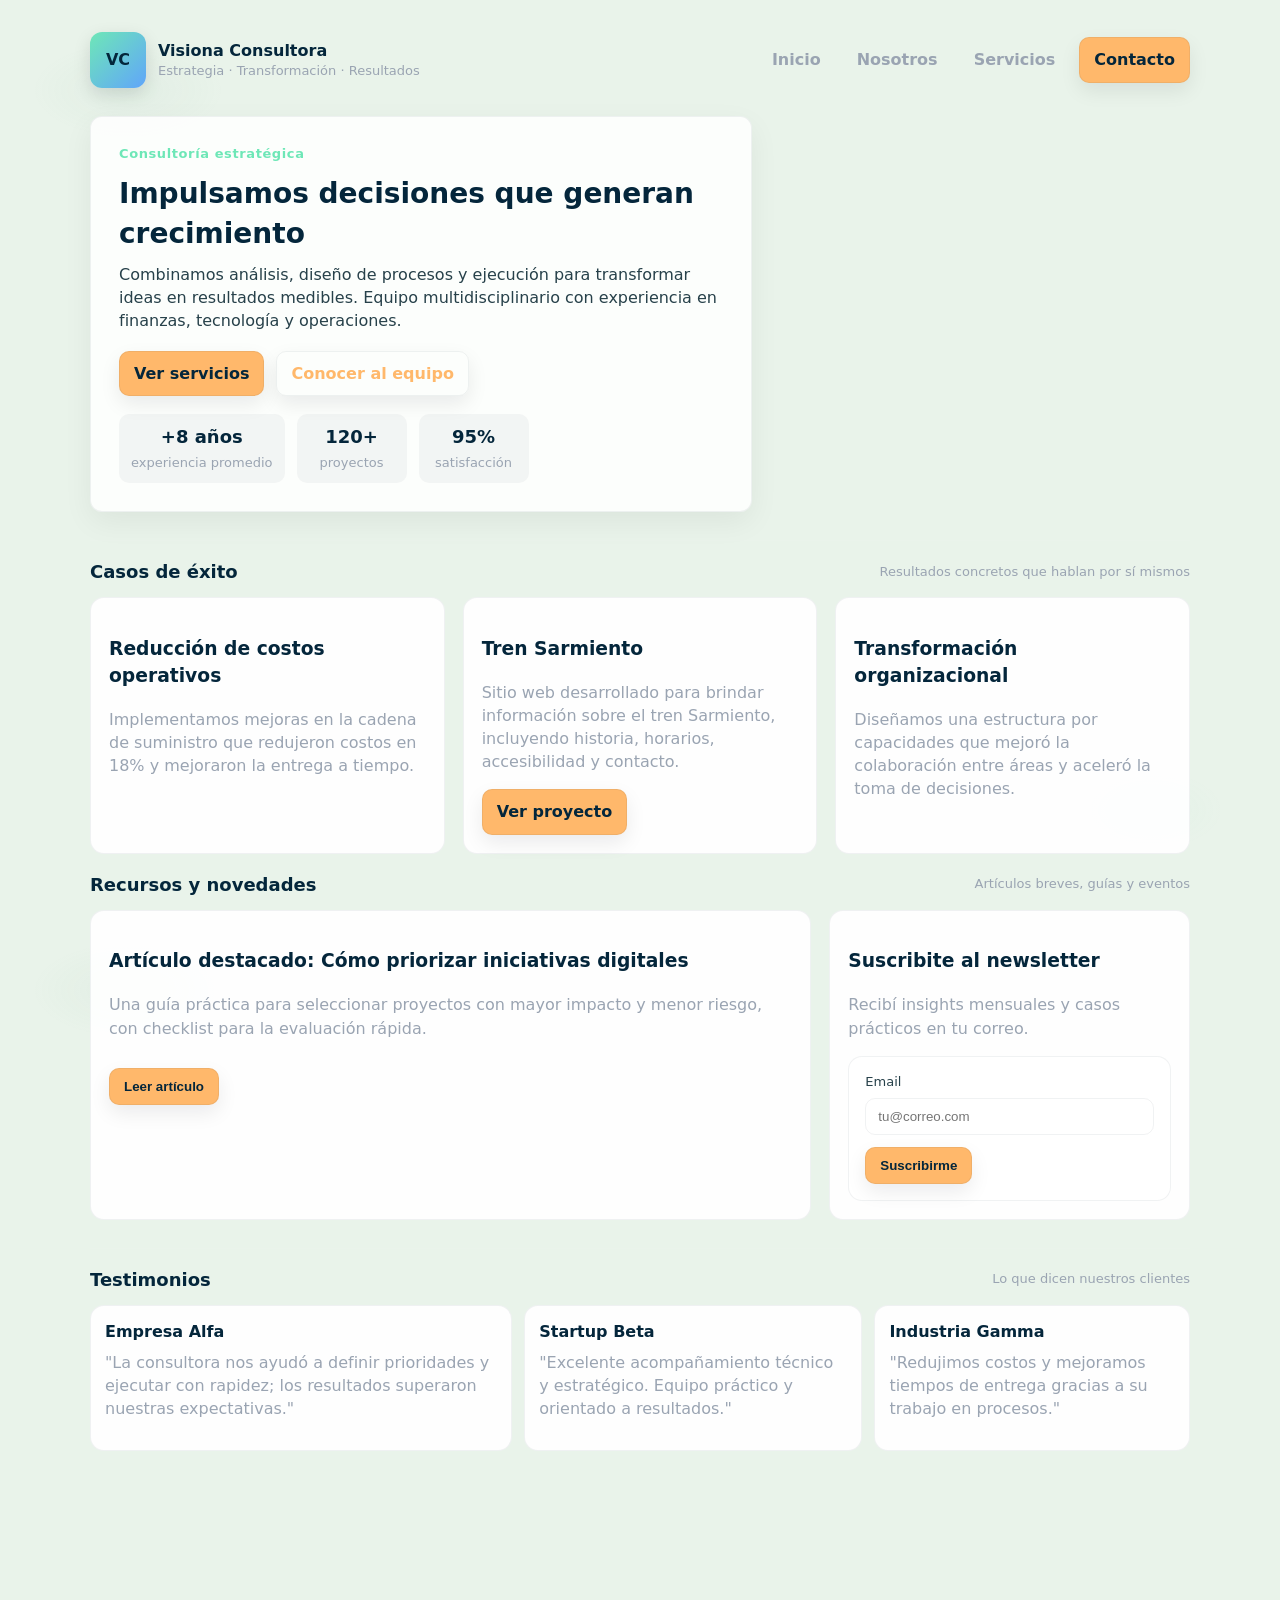
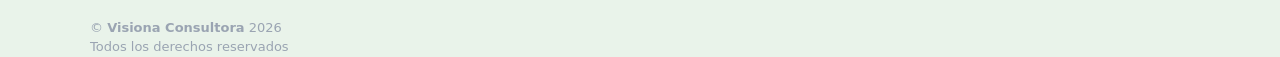
==== commit 57393d76: "Add Tren Sarmiento case study to index.html Added a new case study for the Tren Sarmiento project, d" ====
--- a/index.html
+++ b/index.html
@@ -59,9 +59,30 @@
         </article>
 
         <article class="contact-card" aria-labelledby="caso-2">
-          <h3 id="caso-2">Escalamiento de producto</h3>
-          <p style="color:var(--muted);margin-top:8px">Acompañamos a una startup en la definición de métricas y procesos que permitieron triplicar usuarios activos en 9 meses.</p>
-        </article>
+
+    
+
+    <h3 id="caso-2">
+        Tren Sarmiento
+    </h3>
+
+    <p style="color:var(--muted);margin-top:8px">
+
+        Sitio web desarrollado para brindar información sobre
+        el tren Sarmiento, incluyendo
+        historia, horarios, accesibilidad y contacto.
+
+    </p>
+
+    <a href="https://joaquinhaedo.github.io/trabajoGrupalDIDW/"
+       class="btn"
+       target="_blank">
+
+        Ver proyecto
+
+    </a>
+
+</article>
 
         <article class="contact-card" aria-labelledby="caso-3">
           <h3 id="caso-3">Transformación organizacional</h3>
--- a/styles.css
+++ b/styles.css
@@ -111,9 +111,29 @@
 
 /* Logo/Avatar que se comportan como botón: color liso */
 .avatar {
-  width:72px;height:72px;border-radius:12px;display:grid;place-items:center;font-weight:800;font-size:20px;color:var(--btn-text);
+  width: 115px;
+  height: 115px;
+  min-width: 115px;
+  border-radius: 14px;
+  overflow: hidden;
+  display: flex;
+  align-items: center;
+  justify-content: center;
+  font-weight: 800;
+  font-size: 30px;
+  color: var(--btn-text);
   background: var(--btn-color);
-  flex-shrink:0;
+  flex-shrink: 0;
+  box-shadow: 0 4px 16px rgba(2,6,23,0.12);
+}
+
+.avatar img {
+  width: 100%;
+  height: 100%;
+  object-fit: cover;
+  object-position: center 5%;
+  display: block;
+  filter: contrast(1.07) brightness(1.02) saturate(1.04);
 }
 
 /* Layout */
@@ -134,7 +154,7 @@
 .section-title h2{margin:0;font-size:18px;color:#04263b}
 .grid{display:grid;gap:var(--gap)}
 .team-grid{grid-template-columns:repeat(3,1fr)}
-.member{display:flex;gap:12px;align-items:center;transition:transform .18s ease,box-shadow .18s ease}
+.member{display:flex;gap:20px;align-items:center;padding:22px;transition:transform .18s ease,box-shadow .18s ease}
 .member:hover{transform:translateY(-6px);box-shadow:0 18px 40px rgba(2,6,23,0.06)}
 .member h3{margin:0;font-size:16px;color:#04263b}
 .member p{margin:4px 0 0;color:#27414a;font-size:14px}
@@ -162,7 +182,31 @@
   .services-grid{grid-template-columns:1fr}
   nav{flex-wrap:wrap}
   .hero-card{padding:18px}
-  .avatar{width:56px;height:56px;font-size:16px}
+  .avatar{width:72px;
+  height:72px;
+  border-radius:12px;
+  overflow:hidden;
+  flex-shrink:0;
+  background:linear-gradient(135deg,var(--accent-2),var(--accent));
+}
+
+.avatar{
+  width:72px;
+  height:72px;
+  border-radius:12px;
+  overflow:hidden;
+  flex-shrink:0;
+  background:linear-gradient(135deg,var(--accent-2),var(--accent));
+  display:flex;
+  align-items:center;
+  justify-content:center;
+}
+
+.avatar img{
+  width:100%;
+  height:100%;
+  object-fit:cover;
+  display:block;
 }
 
 /* Footer fijo */
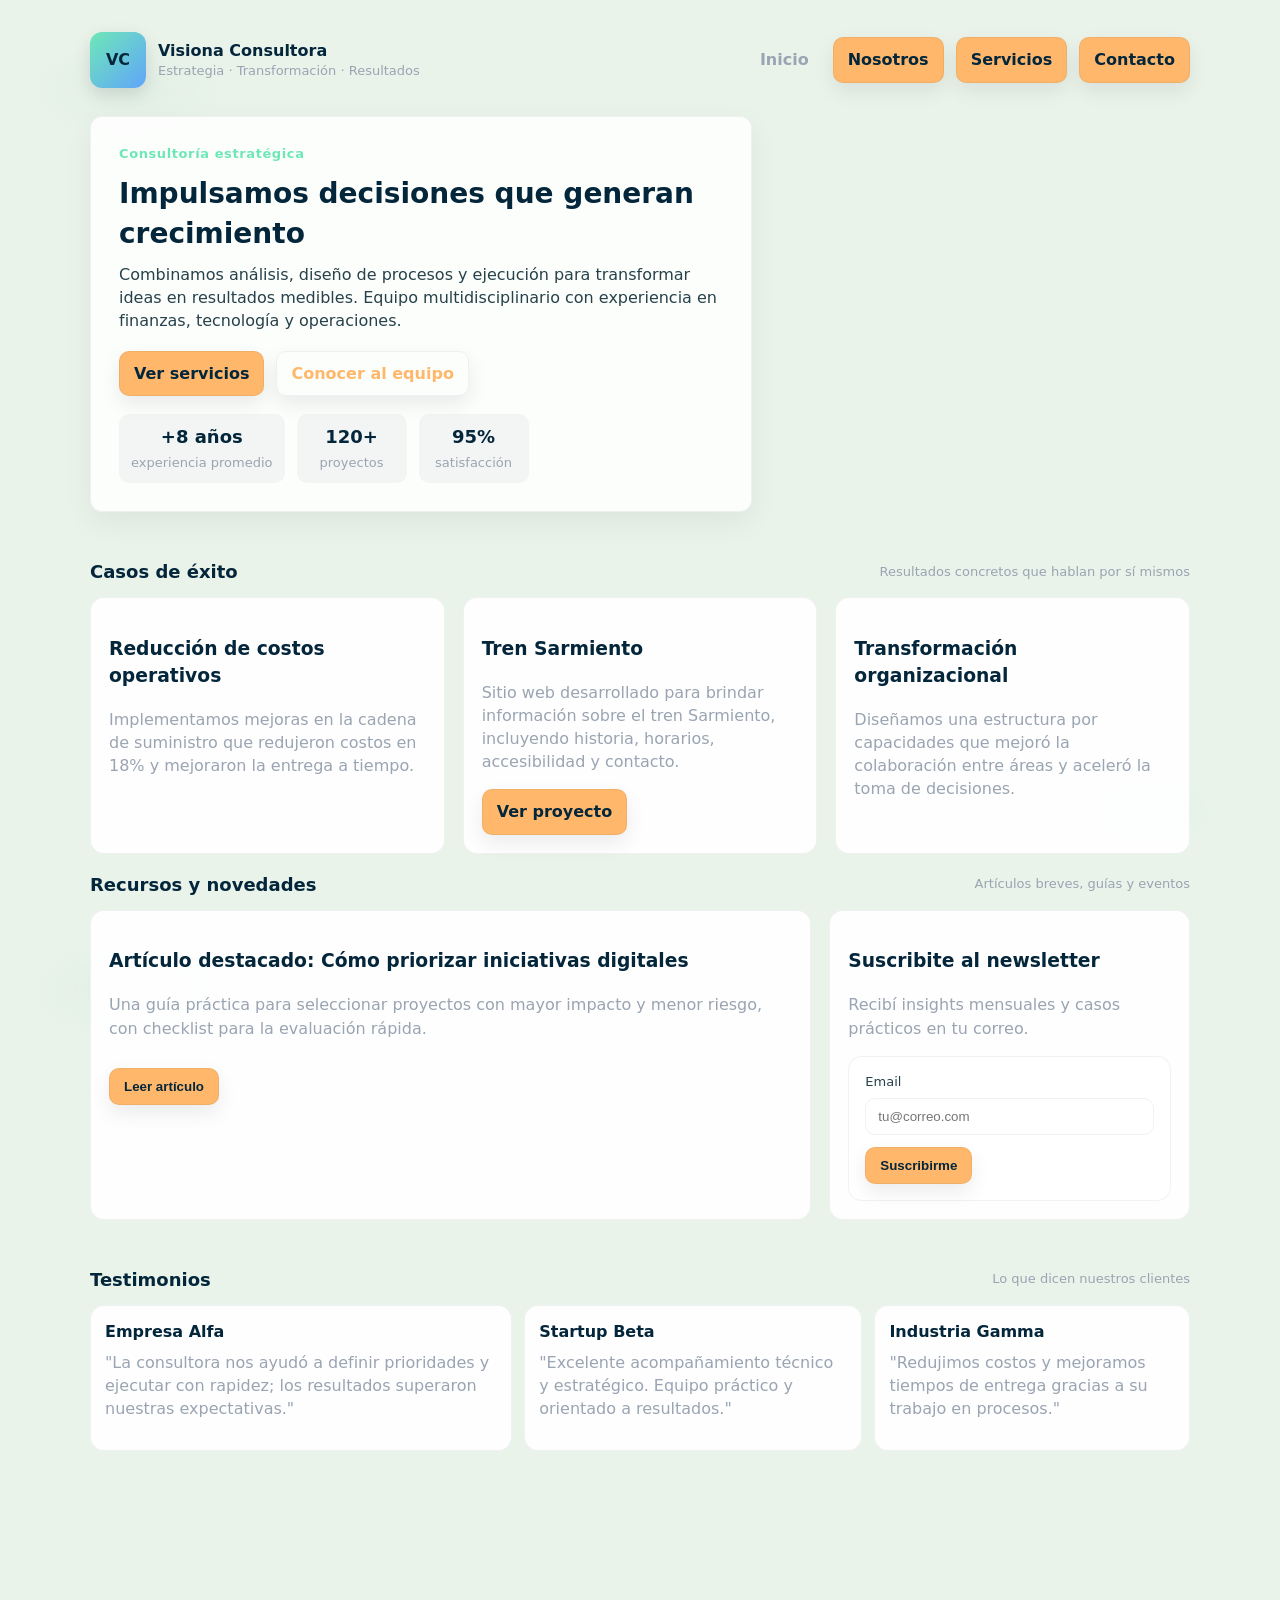
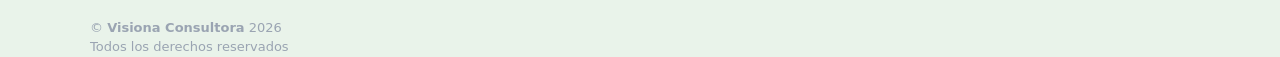
==== commit c0c20f71: "Update navigation links with 'cta' class" ====
--- a/index.html
+++ b/index.html
@@ -18,9 +18,9 @@
       </a>
 
       <nav aria-label="Navegación principal">
-        <a href="index.html">Inicio</a>
-        <a href="nosotros.html">Nosotros</a>
-        <a href="servicios.html">Servicios</a>
+        <a href="index.html class="cta">Inicio</a> 
+        <a href="nosotros.html" class="cta">Nosotros</a>
+        <a href="servicios.html"class="cta">Servicios</a>
         <a href="contacto.html" class="cta">Contacto</a>
       </nav>
     </header>
